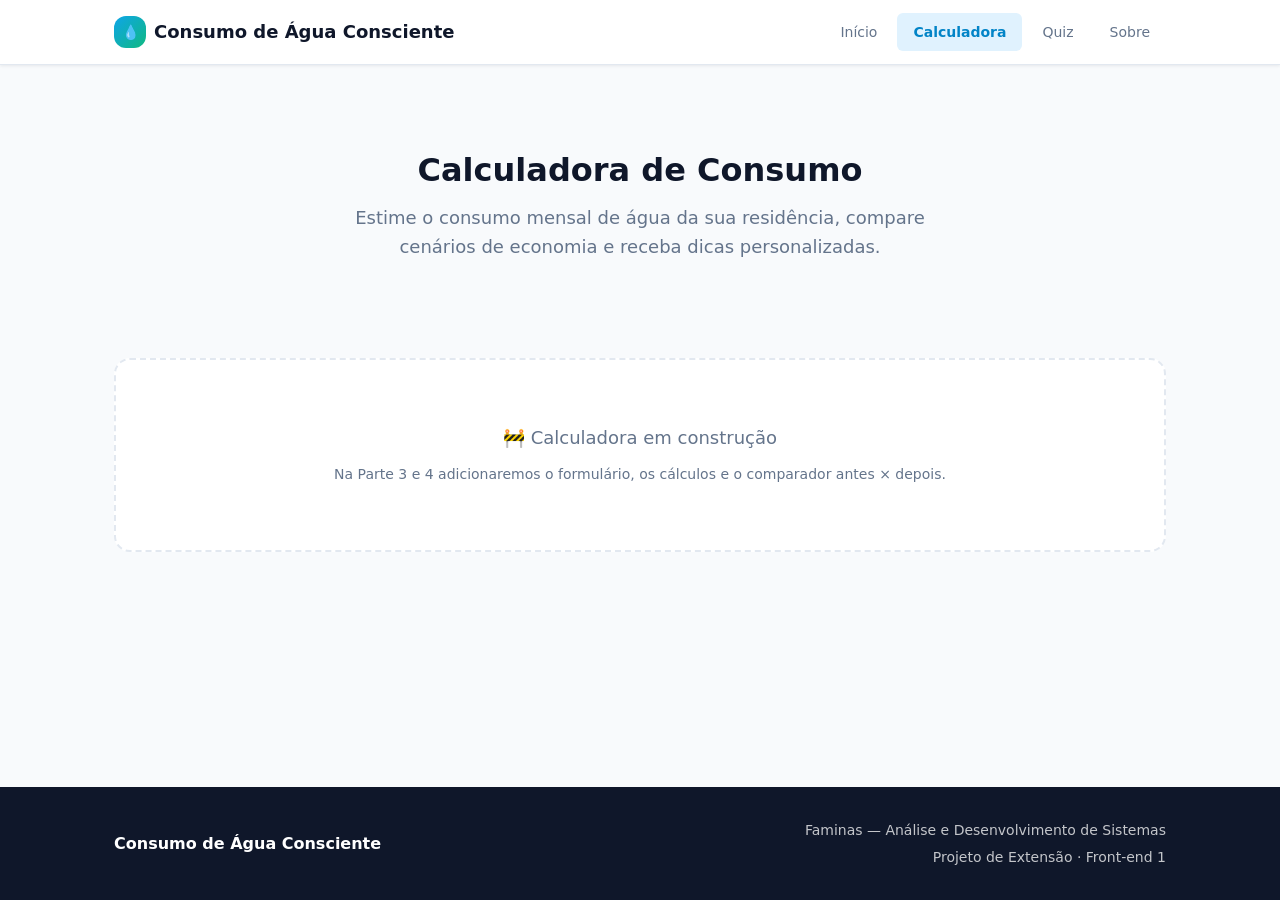
==== calculadora.html @ c80ac8b9 "Início do projeto Consumo de Água Consciente Primeira entrega com as páginas principais, identidade " ====
<!DOCTYPE html>
<html lang="pt-BR">
<head>
  <meta charset="UTF-8">
  <meta name="viewport" content="width=device-width, initial-scale=1.0">
  <meta name="description" content="Calculadora de consumo mensal de água — simule hábitos e veja sua economia.">
  <title>Calculadora | Consumo de Água Consciente</title>
  <link rel="stylesheet" href="css/variables.css">
  <link rel="stylesheet" href="css/layout.css">
</head>
<body>

  <header class="site-header">
    <div class="header-inner">
      <a href="index.html" class="site-logo" aria-label="Página inicial">
        <span class="logo-icon" aria-hidden="true">💧</span>
        <span>Consumo de Água Consciente</span>
      </a>

      <button class="nav-toggle" type="button" aria-label="Abrir menu de navegação" aria-expanded="false" aria-controls="menu-principal">
        <span class="nav-toggle-bar"></span>
        <span class="nav-toggle-bar"></span>
        <span class="nav-toggle-bar"></span>
      </button>

      <nav class="site-nav" id="menu-principal" aria-label="Navegação principal">
        <ul class="nav-list">
          <li><a href="index.html" class="nav-link">Início</a></li>
          <li><a href="calculadora.html" class="nav-link nav-link--active">Calculadora</a></li>
          <li><a href="quiz.html" class="nav-link">Quiz</a></li>
          <li><a href="sobre.html" class="nav-link">Sobre</a></li>
        </ul>
      </nav>
    </div>
  </header>

  <main class="site-main">
    <div class="container">

      <header class="page-header">
        <h1 class="page-title">Calculadora de Consumo</h1>
        <p class="page-description">
          Estime o consumo mensal de água da sua residência, compare cenários
          de economia e receba dicas personalizadas.
        </p>
      </header>

      <section class="section" aria-labelledby="calc-titulo">
        <h2 id="calc-titulo" class="visually-hidden">Formulário da calculadora</h2>
        <div class="placeholder-box">
          <p>🚧 Calculadora em construção</p>
          <small>Na Parte 3 e 4 adicionaremos o formulário, os cálculos e o comparador antes × depois.</small>
        </div>
      </section>

    </div>
  </main>

  <footer class="site-footer">
    <div class="footer-inner">
      <p class="footer-brand">Consumo de Água Consciente</p>
      <div class="footer-info">
        <p>Faminas — Análise e Desenvolvimento de Sistemas</p>
        <p>Projeto de Extensão · Front-end 1</p>
      </div>
    </div>
  </footer>

  <script src="js/main.js"></script>
</body>
</html>
---- css/variables.css ----
:root {
  /* Paleta — tons modernos de água e sustentabilidade */
  --color-primary: #0ea5e9;
  --color-primary-dark: #0284c7;
  --color-primary-light: #e0f2fe;
  --color-secondary: #10b981;
  --color-secondary-dark: #059669;

  --color-bg: #f8fafc;
  --color-bg-card: #ffffff;
  --color-surface: #f1f5f9;

  --color-text: #0f172a;
  --color-text-muted: #64748b;
  --color-text-inverse: #ffffff;

  --color-border: #e2e8f0;
  --color-shadow: rgba(15, 23, 42, 0.08);

  /* Tipografia */
  --font-family: "Segoe UI", system-ui, -apple-system, sans-serif;
  --font-size-sm: 0.875rem;
  --font-size-base: 1rem;
  --font-size-lg: 1.125rem;
  --font-size-xl: 1.25rem;
  --font-size-2xl: 1.5rem;
  --font-size-3xl: 2rem;
  --font-size-4xl: 2.5rem;

  --line-height: 1.6;
  --font-weight-normal: 400;
  --font-weight-medium: 500;
  --font-weight-semibold: 600;
  --font-weight-bold: 700;

  /* Espaçamento */
  --space-xs: 0.25rem;
  --space-sm: 0.5rem;
  --space-md: 1rem;
  --space-lg: 1.5rem;
  --space-xl: 2rem;
  --space-2xl: 3rem;
  --space-3xl: 4rem;

  /* Layout */
  --max-width: 1100px;
  --header-height: 4rem;
  --radius-sm: 0.375rem;
  --radius-md: 0.75rem;
  --radius-lg: 1rem;
  --radius-full: 9999px;

  /* Transições */
  --transition: 0.2s ease;
}
---- css/layout.css ----
/* Reset leve */
*,
*::before,
*::after {
  box-sizing: border-box;
  margin: 0;
  padding: 0;
}

html {
  scroll-behavior: smooth;
}

body {
  font-family: var(--font-family);
  font-size: var(--font-size-base);
  line-height: var(--line-height);
  color: var(--color-text);
  background-color: var(--color-bg);
  min-height: 100vh;
  display: flex;
  flex-direction: column;
}

img {
  max-width: 100%;
  height: auto;
  display: block;
}

a {
  color: var(--color-primary-dark);
  text-decoration: none;
  transition: color var(--transition);
}

a:hover {
  color: var(--color-primary);
}

ul {
  list-style: none;
}

.visually-hidden {
  position: absolute;
  width: 1px;
  height: 1px;
  padding: 0;
  margin: -1px;
  overflow: hidden;
  clip: rect(0, 0, 0, 0);
  white-space: nowrap;
  border: 0;
}

/* ========== Header ========== */
.site-header {
  position: sticky;
  top: 0;
  z-index: 100;
  background-color: var(--color-bg-card);
  border-bottom: 1px solid var(--color-border);
  box-shadow: 0 1px 3px var(--color-shadow);
}

.header-inner {
  max-width: var(--max-width);
  margin: 0 auto;
  padding: 0 var(--space-lg);
  height: var(--header-height);
  display: flex;
  align-items: center;
  justify-content: space-between;
  gap: var(--space-lg);
}

.site-logo {
  display: flex;
  align-items: center;
  gap: var(--space-sm);
  font-size: var(--font-size-lg);
  font-weight: var(--font-weight-bold);
  color: var(--color-text);
  white-space: nowrap;
}

.site-logo:hover {
  color: var(--color-primary-dark);
}

.logo-icon {
  width: 2rem;
  height: 2rem;
  background: linear-gradient(135deg, var(--color-primary), var(--color-secondary));
  border-radius: var(--radius-md);
  display: flex;
  align-items: center;
  justify-content: center;
  color: var(--color-text-inverse);
  font-size: var(--font-size-sm);
  font-weight: var(--font-weight-bold);
  flex-shrink: 0;
}

/* ========== Navegação ========== */
.nav-toggle {
  display: none;
  flex-direction: column;
  justify-content: center;
  gap: 5px;
  width: 2.5rem;
  height: 2.5rem;
  padding: var(--space-sm);
  background: none;
  border: 1px solid var(--color-border);
  border-radius: var(--radius-sm);
  cursor: pointer;
}

.nav-toggle-bar {
  display: block;
  width: 100%;
  height: 2px;
  background-color: var(--color-text);
  border-radius: var(--radius-full);
  transition: transform var(--transition), opacity var(--transition);
}

.nav-toggle[aria-expanded="true"] .nav-toggle-bar:nth-child(1) {
  transform: translateY(7px) rotate(45deg);
}

.nav-toggle[aria-expanded="true"] .nav-toggle-bar:nth-child(2) {
  opacity: 0;
}

.nav-toggle[aria-expanded="true"] .nav-toggle-bar:nth-child(3) {
  transform: translateY(-7px) rotate(-45deg);
}

.site-nav {
  display: flex;
  align-items: center;
}

.nav-list {
  display: flex;
  align-items: center;
  gap: var(--space-xs);
}

.nav-link {
  display: block;
  padding: var(--space-sm) var(--space-md);
  font-size: var(--font-size-sm);
  font-weight: var(--font-weight-medium);
  color: var(--color-text-muted);
  border-radius: var(--radius-sm);
  transition: background-color var(--transition), color var(--transition);
}

.nav-link:hover {
  color: var(--color-primary-dark);
  background-color: var(--color-primary-light);
}

.nav-link--active {
  color: var(--color-primary-dark);
  background-color: var(--color-primary-light);
  font-weight: var(--font-weight-semibold);
}

/* ========== Main ========== */
.site-main {
  flex: 1;
  width: 100%;
}

.container {
  max-width: var(--max-width);
  margin: 0 auto;
  padding: var(--space-2xl) var(--space-lg);
}

/* ========== Hero ========== */
.hero {
  display: grid;
  grid-template-columns: 1fr 1fr;
  gap: var(--space-2xl);
  align-items: center;
  padding: var(--space-2xl) 0;
}

.hero-content {
  display: flex;
  flex-direction: column;
  gap: var(--space-lg);
}

.hero-badge {
  display: inline-block;
  width: fit-content;
  padding: var(--space-xs) var(--space-md);
  font-size: var(--font-size-sm);
  font-weight: var(--font-weight-medium);
  color: var(--color-secondary-dark);
  background-color: #d1fae5;
  border-radius: var(--radius-full);
}

.hero-title {
  font-size: var(--font-size-4xl);
  font-weight: var(--font-weight-bold);
  line-height: 1.2;
  color: var(--color-text);
}

.hero-title span {
  color: var(--color-primary);
}

.hero-description {
  font-size: var(--font-size-lg);
  color: var(--color-text-muted);
  max-width: 32rem;
}

.hero-actions {
  display: flex;
  flex-wrap: wrap;
  gap: var(--space-md);
}

.hero-visual {
  display: flex;
  align-items: center;
  justify-content: center;
}

.hero-card {
  width: 100%;
  max-width: 22rem;
  padding: var(--space-2xl);
  background: linear-gradient(145deg, var(--color-primary), var(--color-secondary));
  border-radius: var(--radius-lg);
  color: var(--color-text-inverse);
  text-align: center;
  box-shadow: 0 20px 40px rgba(14, 165, 233, 0.25);
}

.hero-card-icon {
  font-size: 3.5rem;
  margin-bottom: var(--space-md);
}

.hero-card-value {
  font-size: var(--font-size-3xl);
  font-weight: var(--font-weight-bold);
  margin-bottom: var(--space-xs);
}

.hero-card-label {
  font-size: var(--font-size-sm);
  opacity: 0.9;
}

/* ========== Seções genéricas ========== */
.section {
  padding: var(--space-2xl) 0;
}

.section-header {
  text-align: center;
  margin-bottom: var(--space-2xl);
}

.section-title {
  font-size: var(--font-size-2xl);
  font-weight: var(--font-weight-bold);
  color: var(--color-text);
  margin-bottom: var(--space-sm);
}

.section-subtitle {
  font-size: var(--font-size-lg);
  color: var(--color-text-muted);
  max-width: 36rem;
  margin: 0 auto;
}

/* ========== Cards em grid ========== */
.card-grid {
  display: grid;
  grid-template-columns: repeat(3, 1fr);
  gap: var(--space-lg);
}

.card {
  background-color: var(--color-bg-card);
  border: 1px solid var(--color-border);
  border-radius: var(--radius-lg);
  padding: var(--space-xl);
  display: flex;
  flex-direction: column;
  gap: var(--space-md);
  transition: box-shadow var(--transition), transform var(--transition);
}

.card:hover {
  box-shadow: 0 8px 24px var(--color-shadow);
  transform: translateY(-2px);
}

.card-icon {
  width: 3rem;
  height: 3rem;
  display: flex;
  align-items: center;
  justify-content: center;
  background-color: var(--color-primary-light);
  color: var(--color-primary-dark);
  border-radius: var(--radius-md);
  font-size: var(--font-size-xl);
}

.card-title {
  font-size: var(--font-size-lg);
  font-weight: var(--font-weight-semibold);
  color: var(--color-text);
}

.card-text {
  font-size: var(--font-size-sm);
  color: var(--color-text-muted);
  flex: 1;
}

/* ========== Botões ========== */
.btn {
  display: inline-flex;
  align-items: center;
  justify-content: center;
  gap: var(--space-sm);
  padding: var(--space-sm) var(--space-lg);
  font-family: var(--font-family);
  font-size: var(--font-size-base);
  font-weight: var(--font-weight-semibold);
  border: none;
  border-radius: var(--radius-md);
  cursor: pointer;
  transition: background-color var(--transition), transform var(--transition), box-shadow var(--transition);
  text-decoration: none;
}

.btn:hover {
  transform: translateY(-1px);
}

.btn--primary {
  background-color: var(--color-primary);
  color: var(--color-text-inverse);
  box-shadow: 0 4px 12px rgba(14, 165, 233, 0.3);
}

.btn--primary:hover {
  background-color: var(--color-primary-dark);
  color: var(--color-text-inverse);
}

.btn--secondary {
  background-color: var(--color-bg-card);
  color: var(--color-primary-dark);
  border: 2px solid var(--color-primary);
}

.btn--secondary:hover {
  background-color: var(--color-primary-light);
  color: var(--color-primary-dark);
}

/* ========== Página placeholder ========== */
.page-header {
  text-align: center;
  padding: var(--space-xl) 0 var(--space-2xl);
}

.page-title {
  font-size: var(--font-size-3xl);
  font-weight: var(--font-weight-bold);
  color: var(--color-text);
  margin-bottom: var(--space-sm);
}

.page-description {
  font-size: var(--font-size-lg);
  color: var(--color-text-muted);
  max-width: 36rem;
  margin: 0 auto;
}

.placeholder-box {
  background-color: var(--color-bg-card);
  border: 2px dashed var(--color-border);
  border-radius: var(--radius-lg);
  padding: var(--space-3xl) var(--space-xl);
  text-align: center;
  color: var(--color-text-muted);
}

.placeholder-box p {
  font-size: var(--font-size-lg);
  margin-bottom: var(--space-sm);
}

.placeholder-box small {
  font-size: var(--font-size-sm);
  color: var(--color-text-muted);
}

/* ========== Página Sobre ========== */
.about-grid {
  display: grid;
  grid-template-columns: 1fr 1fr;
  gap: var(--space-2xl);
  align-items: start;
}

.about-card {
  background-color: var(--color-bg-card);
  border: 1px solid var(--color-border);
  border-radius: var(--radius-lg);
  padding: var(--space-xl);
}

.about-card h2 {
  font-size: var(--font-size-xl);
  font-weight: var(--font-weight-semibold);
  margin-bottom: var(--space-md);
  color: var(--color-text);
}

.about-card p {
  color: var(--color-text-muted);
  margin-bottom: var(--space-md);
}

.about-card p:last-child {
  margin-bottom: 0;
}

.info-list {
  display: flex;
  flex-direction: column;
  gap: var(--space-md);
}

.info-item {
  display: flex;
  flex-direction: column;
  gap: var(--space-xs);
  padding: var(--space-md);
  background-color: var(--color-surface);
  border-radius: var(--radius-md);
}

.info-label {
  font-size: var(--font-size-sm);
  font-weight: var(--font-weight-semibold);
  color: var(--color-primary-dark);
  text-transform: uppercase;
  letter-spacing: 0.05em;
}

.info-value {
  font-size: var(--font-size-base);
  color: var(--color-text);
}

/* ========== Footer ========== */
.site-footer {
  background-color: var(--color-text);
  color: var(--color-text-inverse);
  margin-top: auto;
}

.footer-inner {
  max-width: var(--max-width);
  margin: 0 auto;
  padding: var(--space-xl) var(--space-lg);
  display: flex;
  flex-wrap: wrap;
  align-items: center;
  justify-content: space-between;
  gap: var(--space-md);
}

.footer-brand {
  font-weight: var(--font-weight-semibold);
  font-size: var(--font-size-base);
}

.footer-info {
  font-size: var(--font-size-sm);
  opacity: 0.75;
  text-align: right;
}

.footer-info p {
  margin-bottom: var(--space-xs);
}

.footer-info p:last-child {
  margin-bottom: 0;
}

/* ========== Responsivo ========== */
@media (max-width: 768px) {
  .nav-toggle {
    display: flex;
  }

  .site-nav {
    position: absolute;
    top: var(--header-height);
    left: 0;
    right: 0;
    background-color: var(--color-bg-card);
    border-bottom: 1px solid var(--color-border);
    box-shadow: 0 4px 12px var(--color-shadow);
    display: none;
  }

  .site-nav.is-open {
    display: block;
  }

  .nav-list {
    flex-direction: column;
    align-items: stretch;
    padding: var(--space-md);
    gap: var(--space-xs);
  }

  .nav-link {
    padding: var(--space-md);
  }

  .hero {
    grid-template-columns: 1fr;
    text-align: center;
  }

  .hero-content {
    align-items: center;
  }

  .hero-description {
    max-width: none;
  }

  .hero-title {
    font-size: var(--font-size-3xl);
  }

  .hero-visual {
    order: -1;
  }

  .card-grid {
    grid-template-columns: 1fr;
  }

  .about-grid {
    grid-template-columns: 1fr;
  }

  .footer-inner {
    flex-direction: column;
    text-align: center;
  }

  .footer-info {
    text-align: center;
  }
}
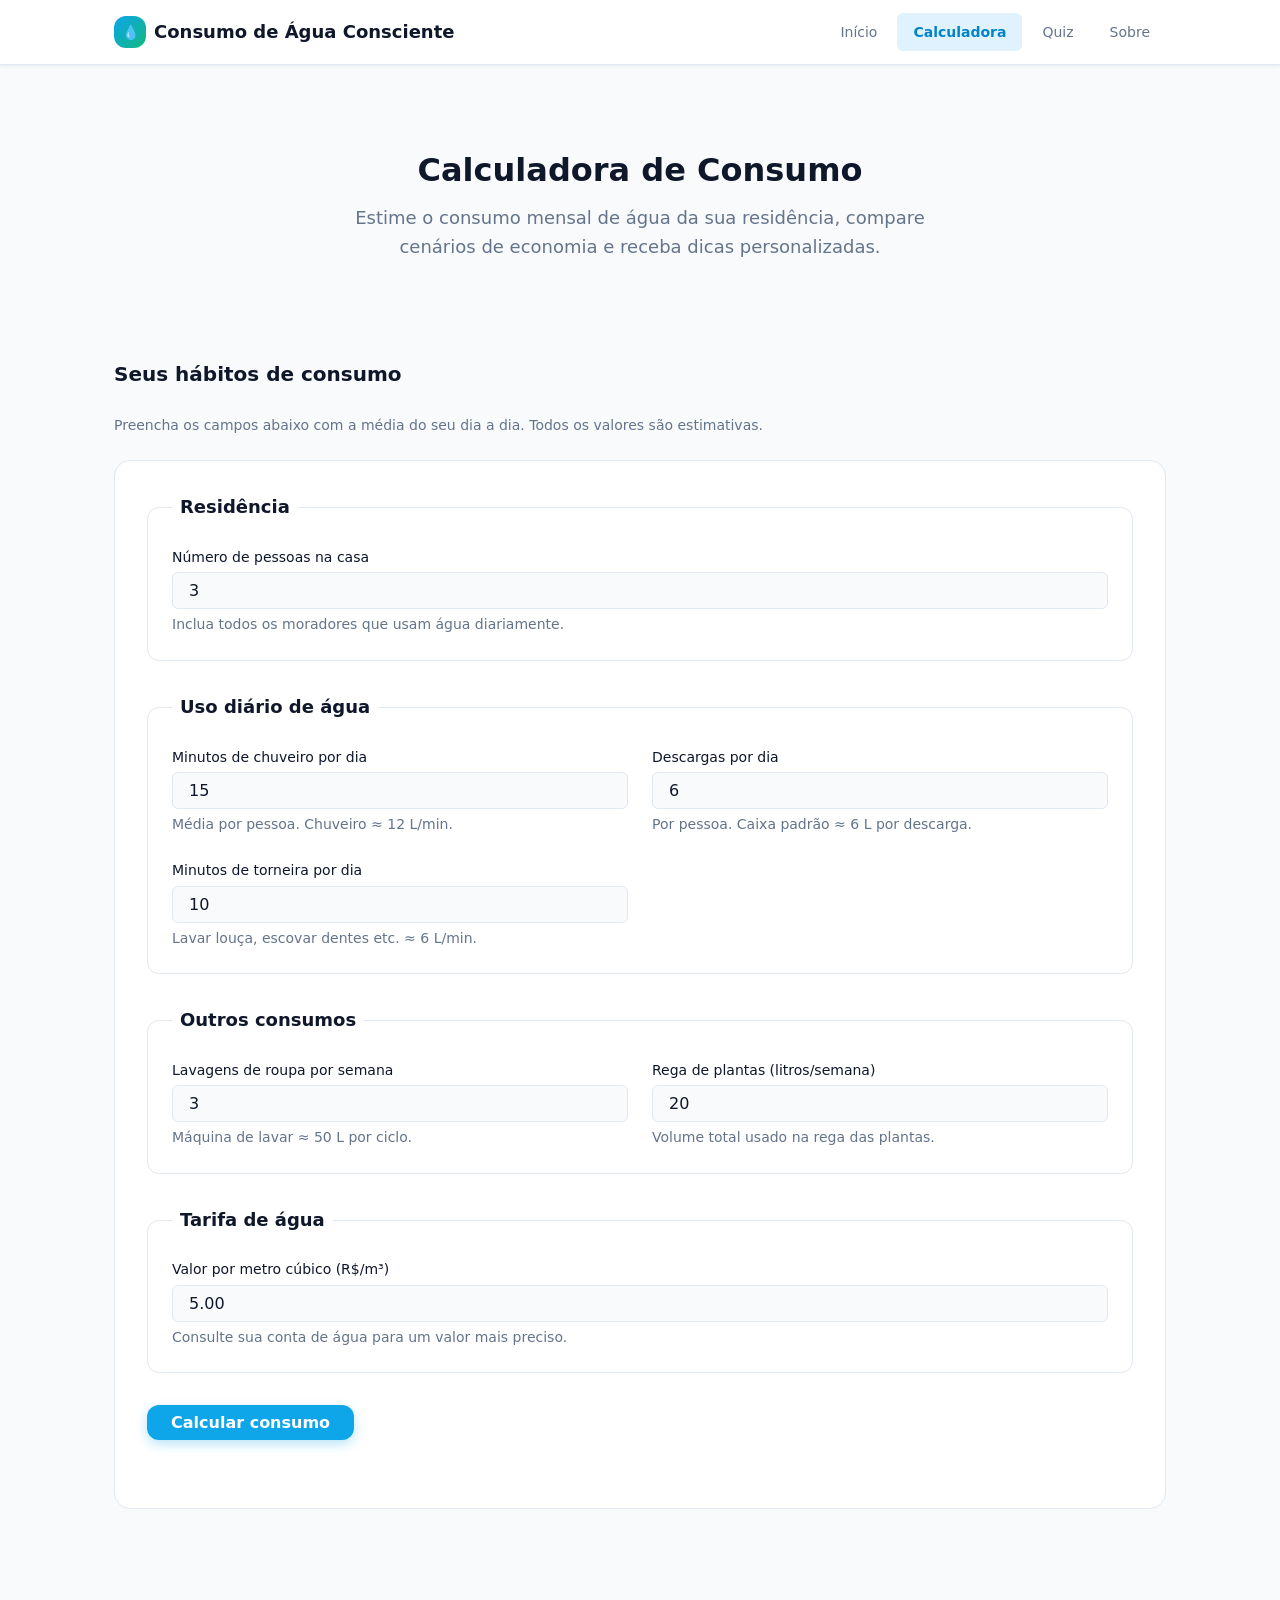
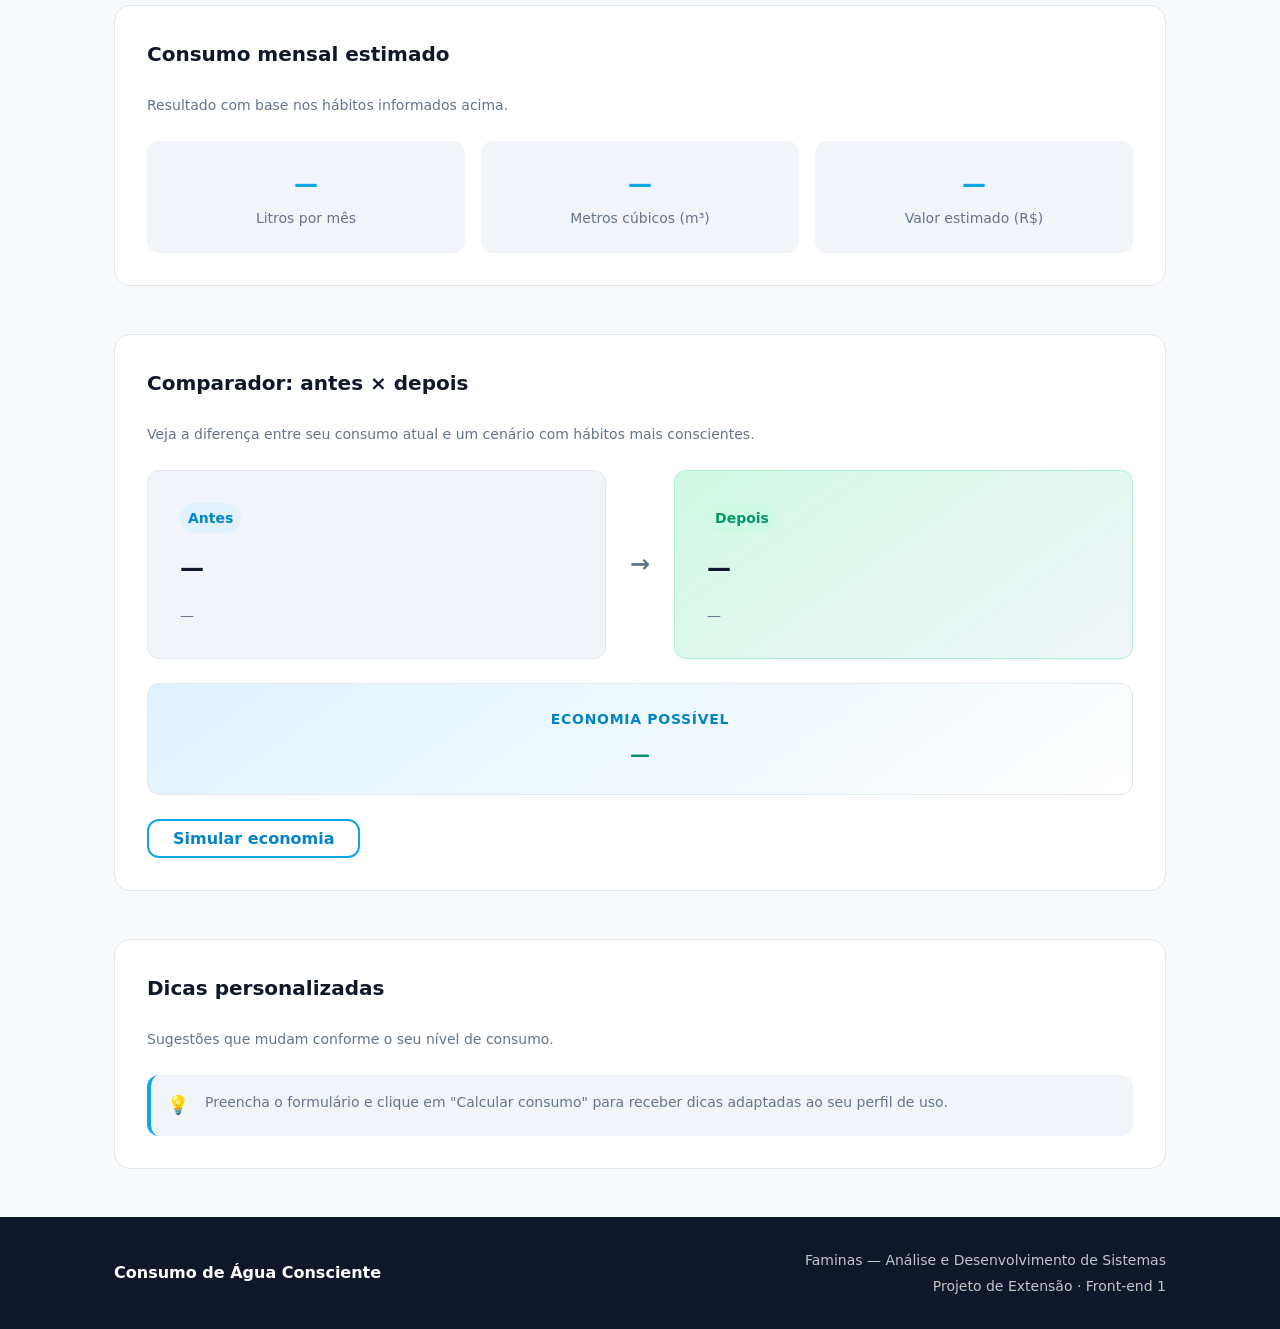
==== commit 79ca27ec: "Calculadora de consumo de água com formulário e cálculos Formulário semântico, estilos da calculador" ====
--- a/calculadora.html
+++ b/calculadora.html
@@ -7,6 +7,7 @@
   <title>Calculadora | Consumo de Água Consciente</title>
   <link rel="stylesheet" href="css/variables.css">
   <link rel="stylesheet" href="css/layout.css">
+  <link rel="stylesheet" href="css/calculadora.css">
 </head>
 <body>
 
@@ -45,13 +46,226 @@
         </p>
       </header>
 
-      <section class="section" aria-labelledby="calc-titulo">
-        <h2 id="calc-titulo" class="visually-hidden">Formulário da calculadora</h2>
-        <div class="placeholder-box">
-          <p>🚧 Calculadora em construção</p>
-          <small>Na Parte 3 e 4 adicionaremos o formulário, os cálculos e o comparador antes × depois.</small>
-        </div>
-      </section>
+      <div class="calc-layout">
+
+        <section class="section" aria-labelledby="formulario-titulo">
+          <h2 id="formulario-titulo" class="calc-panel-title">Seus hábitos de consumo</h2>
+          <p class="calc-panel-subtitle">
+            Preencha os campos abaixo com a média do seu dia a dia. Todos os valores são estimativas.
+          </p>
+
+          <form id="form-calculadora" class="calc-form" novalidate>
+
+            <fieldset class="calc-fieldset">
+              <legend class="calc-legend">Residência</legend>
+              <div class="form-grid">
+                <div class="form-group form-input--full">
+                  <label class="form-label" for="pessoas">Número de pessoas na casa</label>
+                  <input
+                    class="form-input"
+                    type="number"
+                    id="pessoas"
+                    name="pessoas"
+                    min="1"
+                    max="20"
+                    value="3"
+                    required
+                  >
+                  <span class="form-hint">Inclua todos os moradores que usam água diariamente.</span>
+                </div>
+              </div>
+            </fieldset>
+
+            <fieldset class="calc-fieldset">
+              <legend class="calc-legend">Uso diário de água</legend>
+              <div class="form-grid">
+                <div class="form-group">
+                  <label class="form-label" for="chuveiro">Minutos de chuveiro por dia</label>
+                  <input
+                    class="form-input"
+                    type="number"
+                    id="chuveiro"
+                    name="chuveiro"
+                    min="0"
+                    max="120"
+                    value="15"
+                    required
+                  >
+                  <span class="form-hint">Média por pessoa. Chuveiro ≈ 12 L/min.</span>
+                </div>
+
+                <div class="form-group">
+                  <label class="form-label" for="descarga">Descargas por dia</label>
+                  <input
+                    class="form-input"
+                    type="number"
+                    id="descarga"
+                    name="descarga"
+                    min="0"
+                    max="50"
+                    value="6"
+                    required
+                  >
+                  <span class="form-hint">Por pessoa. Caixa padrão ≈ 6 L por descarga.</span>
+                </div>
+
+                <div class="form-group">
+                  <label class="form-label" for="torneira">Minutos de torneira por dia</label>
+                  <input
+                    class="form-input"
+                    type="number"
+                    id="torneira"
+                    name="torneira"
+                    min="0"
+                    max="120"
+                    value="10"
+                    required
+                  >
+                  <span class="form-hint">Lavar louça, escovar dentes etc. ≈ 6 L/min.</span>
+                </div>
+              </div>
+            </fieldset>
+
+            <fieldset class="calc-fieldset">
+              <legend class="calc-legend">Outros consumos</legend>
+              <div class="form-grid">
+                <div class="form-group">
+                  <label class="form-label" for="roupa">Lavagens de roupa por semana</label>
+                  <input
+                    class="form-input"
+                    type="number"
+                    id="roupa"
+                    name="roupa"
+                    min="0"
+                    max="30"
+                    value="3"
+                    required
+                  >
+                  <span class="form-hint">Máquina de lavar ≈ 50 L por ciclo.</span>
+                </div>
+
+                <div class="form-group">
+                  <label class="form-label" for="rega">Rega de plantas (litros/semana)</label>
+                  <input
+                    class="form-input"
+                    type="number"
+                    id="rega"
+                    name="rega"
+                    min="0"
+                    max="500"
+                    value="20"
+                    required
+                  >
+                  <span class="form-hint">Volume total usado na rega das plantas.</span>
+                </div>
+              </div>
+            </fieldset>
+
+            <fieldset class="calc-fieldset">
+              <legend class="calc-legend">Tarifa de água</legend>
+              <div class="form-grid">
+                <div class="form-group form-input--full">
+                  <label class="form-label" for="tarifa">Valor por metro cúbico (R$/m³)</label>
+                  <input
+                    class="form-input"
+                    type="number"
+                    id="tarifa"
+                    name="tarifa"
+                    min="0"
+                    max="50"
+                    step="0.01"
+                    value="5.00"
+                    required
+                  >
+                  <span class="form-hint">Consulte sua conta de água para um valor mais preciso.</span>
+                </div>
+              </div>
+            </fieldset>
+
+            <div class="calc-actions">
+              <button type="button" class="btn btn--primary" id="btn-calcular">
+                Calcular consumo
+              </button>
+              <p id="form-mensagem" class="form-message" role="alert" aria-live="polite"></p>
+            </div>
+
+          </form>
+        </section>
+
+        <section class="calc-panel" aria-labelledby="resultado-titulo">
+          <h2 id="resultado-titulo" class="calc-panel-title">Consumo mensal estimado</h2>
+          <p class="calc-panel-subtitle">Resultado com base nos hábitos informados acima.</p>
+
+          <div class="results-grid">
+            <article class="result-item">
+              <p class="result-value" id="total-litros">—</p>
+              <p class="result-label">Litros por mês</p>
+            </article>
+
+            <article class="result-item">
+              <p class="result-value" id="total-m3">—</p>
+              <p class="result-label">Metros cúbicos (m³)</p>
+            </article>
+
+            <article class="result-item">
+              <p class="result-value" id="total-reais">—</p>
+              <p class="result-label">Valor estimado (R$)</p>
+            </article>
+          </div>
+        </section>
+
+        <section class="calc-panel" aria-labelledby="comparador-titulo">
+          <h2 id="comparador-titulo" class="calc-panel-title">Comparador: antes × depois</h2>
+          <p class="calc-panel-subtitle">
+            Veja a diferença entre seu consumo atual e um cenário com hábitos mais conscientes.
+          </p>
+
+          <div class="compare-grid">
+            <article class="compare-card">
+              <span class="compare-tag">Antes</span>
+              <p class="compare-value" id="antes-litros">—</p>
+              <p class="compare-detail" id="antes-reais">—</p>
+            </article>
+
+            <span class="compare-divider" aria-hidden="true">→</span>
+
+            <article class="compare-card compare-card--depois">
+              <span class="compare-tag">Depois</span>
+              <p class="compare-value" id="depois-litros">—</p>
+              <p class="compare-detail" id="depois-reais">—</p>
+            </article>
+          </div>
+
+          <div class="savings-box">
+            <p class="savings-title">Economia possível</p>
+            <p class="savings-value" id="economia-total">—</p>
+          </div>
+
+          <div class="compare-actions">
+            <button type="button" class="btn btn--secondary" id="btn-simular">
+              Simular economia
+            </button>
+          </div>
+        </section>
+
+        <section class="calc-panel" aria-labelledby="dicas-titulo">
+          <h2 id="dicas-titulo" class="calc-panel-title">Dicas personalizadas</h2>
+          <p class="calc-panel-subtitle">
+            Sugestões que mudam conforme o seu nível de consumo.
+          </p>
+
+          <ul class="tips-list" id="lista-dicas">
+            <li class="tip-item">
+              <span class="tip-icon" aria-hidden="true">💡</span>
+              <p class="tip-text">
+                Preencha o formulário e clique em "Calcular consumo" para receber dicas
+                adaptadas ao seu perfil de uso.
+              </p>
+            </li>
+          </ul>
+        </section>
+
+      </div>
 
     </div>
   </main>
@@ -67,5 +281,6 @@
   </footer>
 
   <script src="js/main.js"></script>
+  <script src="js/calculadora.js"></script>
 </body>
 </html>
--- a/css/layout.css
+++ b/css/layout.css
@@ -477,6 +477,214 @@
   color: var(--color-text);
 }
 
+/* ========== Seções alternadas ========== */
+.section--alt {
+  background-color: var(--color-surface);
+  margin: 0 calc(-1 * var(--space-lg));
+  padding-left: var(--space-lg);
+  padding-right: var(--space-lg);
+  border-radius: var(--radius-lg);
+}
+
+/* ========== Curiosidades (facts) ========== */
+.facts-grid {
+  display: grid;
+  grid-template-columns: repeat(2, 1fr);
+  gap: var(--space-lg);
+}
+
+.fact-card {
+  background-color: var(--color-bg-card);
+  border: 1px solid var(--color-border);
+  border-radius: var(--radius-lg);
+  padding: var(--space-xl);
+  display: flex;
+  flex-direction: column;
+  gap: var(--space-sm);
+}
+
+.fact-value {
+  font-size: var(--font-size-2xl);
+  font-weight: var(--font-weight-bold);
+  color: var(--color-primary);
+}
+
+.fact-title {
+  font-size: var(--font-size-lg);
+  font-weight: var(--font-weight-semibold);
+  color: var(--color-text);
+}
+
+.fact-text {
+  font-size: var(--font-size-sm);
+  color: var(--color-text-muted);
+  line-height: var(--line-height);
+}
+
+/* ========== Como funciona (steps) ========== */
+.steps-list {
+  display: flex;
+  flex-direction: column;
+  gap: var(--space-md);
+  max-width: 40rem;
+  margin: 0 auto;
+  list-style: none;
+}
+
+.step-item {
+  display: flex;
+  align-items: flex-start;
+  gap: var(--space-lg);
+  padding: var(--space-lg);
+  background-color: var(--color-bg-card);
+  border: 1px solid var(--color-border);
+  border-radius: var(--radius-lg);
+}
+
+.step-number {
+  flex-shrink: 0;
+  width: 2.5rem;
+  height: 2.5rem;
+  display: flex;
+  align-items: center;
+  justify-content: center;
+  background: linear-gradient(135deg, var(--color-primary), var(--color-secondary));
+  color: var(--color-text-inverse);
+  font-weight: var(--font-weight-bold);
+  border-radius: var(--radius-full);
+}
+
+.step-content {
+  display: flex;
+  flex-direction: column;
+  gap: var(--space-xs);
+}
+
+.step-title {
+  font-size: var(--font-size-lg);
+  font-weight: var(--font-weight-semibold);
+  color: var(--color-text);
+}
+
+.step-text {
+  font-size: var(--font-size-sm);
+  color: var(--color-text-muted);
+}
+
+.steps-cta {
+  text-align: center;
+  margin-top: var(--space-2xl);
+}
+
+/* ========== Impacto ========== */
+.section--impact {
+  padding-bottom: var(--space-3xl);
+}
+
+.impact-grid {
+  display: grid;
+  grid-template-columns: 1fr 1fr;
+  gap: var(--space-lg);
+}
+
+.impact-card {
+  background: linear-gradient(145deg, var(--color-primary-light), var(--color-bg-card));
+  border: 1px solid var(--color-border);
+  border-radius: var(--radius-lg);
+  padding: var(--space-2xl);
+  display: flex;
+  flex-direction: column;
+  gap: var(--space-md);
+}
+
+.impact-icon {
+  font-size: var(--font-size-3xl);
+}
+
+.impact-title {
+  font-size: var(--font-size-xl);
+  font-weight: var(--font-weight-semibold);
+  color: var(--color-text);
+}
+
+.impact-text {
+  font-size: var(--font-size-base);
+  color: var(--color-text-muted);
+  line-height: var(--line-height);
+}
+
+/* ========== Objetivos (Sobre) ========== */
+.objectives-list {
+  display: flex;
+  flex-direction: column;
+  gap: var(--space-md);
+  max-width: 40rem;
+  margin: 0 auto;
+}
+
+.objective-item {
+  display: flex;
+  align-items: flex-start;
+  gap: var(--space-md);
+  padding: var(--space-lg);
+  background-color: var(--color-bg-card);
+  border: 1px solid var(--color-border);
+  border-radius: var(--radius-md);
+}
+
+.objective-marker {
+  flex-shrink: 0;
+  width: 1.75rem;
+  height: 1.75rem;
+  display: flex;
+  align-items: center;
+  justify-content: center;
+  background-color: #d1fae5;
+  color: var(--color-secondary-dark);
+  font-weight: var(--font-weight-bold);
+  border-radius: var(--radius-full);
+  font-size: var(--font-size-sm);
+}
+
+.objective-item p {
+  color: var(--color-text-muted);
+  font-size: var(--font-size-base);
+}
+
+/* ========== Autor (Sobre) ========== */
+.author-card {
+  max-width: 40rem;
+  margin: 0 auto;
+  background-color: var(--color-bg-card);
+  border: 1px solid var(--color-border);
+  border-radius: var(--radius-lg);
+  padding: var(--space-2xl);
+  text-align: center;
+}
+
+.author-card h2 {
+  font-size: var(--font-size-xl);
+  font-weight: var(--font-weight-semibold);
+  margin-bottom: var(--space-md);
+  color: var(--color-text);
+}
+
+.author-card p {
+  color: var(--color-text-muted);
+  margin-bottom: var(--space-md);
+}
+
+.author-card p:last-child {
+  margin-bottom: 0;
+}
+
+.author-name {
+  margin-top: var(--space-lg);
+  padding-top: var(--space-lg);
+  border-top: 1px solid var(--color-border);
+  color: var(--color-text);
+}
+
 /* ========== Footer ========== */
 .site-footer {
   background-color: var(--color-text);
@@ -575,6 +783,19 @@
     grid-template-columns: 1fr;
   }
 
+  .facts-grid {
+    grid-template-columns: 1fr;
+  }
+
+  .impact-grid {
+    grid-template-columns: 1fr;
+  }
+
+  .section--alt {
+    margin: 0;
+    border-radius: 0;
+  }
+
   .footer-inner {
     flex-direction: column;
     text-align: center;
--- a/css/calculadora.css
+++ b/css/calculadora.css
@@ -0,0 +1,281 @@
+/* ========== Layout da calculadora ========== */
+.calc-layout {
+  display: flex;
+  flex-direction: column;
+  gap: var(--space-2xl);
+}
+
+/* ========== Formulário ========== */
+.calc-form {
+  background-color: var(--color-bg-card);
+  border: 1px solid var(--color-border);
+  border-radius: var(--radius-lg);
+  padding: var(--space-xl);
+  display: flex;
+  flex-direction: column;
+  gap: var(--space-xl);
+}
+
+.calc-fieldset {
+  border: 1px solid var(--color-border);
+  border-radius: var(--radius-md);
+  padding: var(--space-lg);
+  display: flex;
+  flex-direction: column;
+  gap: var(--space-lg);
+}
+
+.calc-legend {
+  font-size: var(--font-size-lg);
+  font-weight: var(--font-weight-semibold);
+  color: var(--color-text);
+  padding: 0 var(--space-sm);
+}
+
+.form-grid {
+  display: grid;
+  grid-template-columns: repeat(2, 1fr);
+  gap: var(--space-lg);
+}
+
+.form-group {
+  display: flex;
+  flex-direction: column;
+  gap: var(--space-xs);
+}
+
+.form-label {
+  font-size: var(--font-size-sm);
+  font-weight: var(--font-weight-medium);
+  color: var(--color-text);
+}
+
+.form-hint {
+  font-size: var(--font-size-sm);
+  color: var(--color-text-muted);
+}
+
+.form-input {
+  font-family: var(--font-family);
+  font-size: var(--font-size-base);
+  color: var(--color-text);
+  background-color: var(--color-bg);
+  border: 1px solid var(--color-border);
+  border-radius: var(--radius-sm);
+  padding: var(--space-sm) var(--space-md);
+  transition: border-color var(--transition), box-shadow var(--transition);
+}
+
+.form-input:focus {
+  outline: none;
+  border-color: var(--color-primary);
+  box-shadow: 0 0 0 3px var(--color-primary-light);
+}
+
+.form-input--full {
+  grid-column: 1 / -1;
+}
+
+.calc-actions {
+  display: flex;
+  flex-wrap: wrap;
+  gap: var(--space-md);
+  align-items: center;
+}
+
+.form-message {
+  width: 100%;
+  font-size: var(--font-size-sm);
+  color: var(--color-text-muted);
+  min-height: 1.25rem;
+}
+
+.form-message--error {
+  color: #b91c1c;
+}
+
+/* ========== Painel de resultados ========== */
+.calc-panel {
+  background-color: var(--color-bg-card);
+  border: 1px solid var(--color-border);
+  border-radius: var(--radius-lg);
+  padding: var(--space-xl);
+}
+
+.calc-panel-title {
+  font-size: var(--font-size-xl);
+  font-weight: var(--font-weight-semibold);
+  color: var(--color-text);
+  margin-bottom: var(--space-lg);
+}
+
+.calc-panel-subtitle {
+  font-size: var(--font-size-sm);
+  color: var(--color-text-muted);
+  margin-bottom: var(--space-lg);
+}
+
+.results-grid {
+  display: grid;
+  grid-template-columns: repeat(3, 1fr);
+  gap: var(--space-md);
+}
+
+.result-item {
+  background-color: var(--color-surface);
+  border-radius: var(--radius-md);
+  padding: var(--space-lg);
+  text-align: center;
+  display: flex;
+  flex-direction: column;
+  gap: var(--space-xs);
+}
+
+.result-value {
+  font-size: var(--font-size-2xl);
+  font-weight: var(--font-weight-bold);
+  color: var(--color-primary);
+}
+
+.result-label {
+  font-size: var(--font-size-sm);
+  color: var(--color-text-muted);
+}
+
+/* ========== Comparador antes × depois ========== */
+.compare-grid {
+  display: grid;
+  grid-template-columns: 1fr auto 1fr;
+  gap: var(--space-lg);
+  align-items: stretch;
+}
+
+.compare-card {
+  background-color: var(--color-surface);
+  border: 1px solid var(--color-border);
+  border-radius: var(--radius-md);
+  padding: var(--space-xl);
+  display: flex;
+  flex-direction: column;
+  gap: var(--space-md);
+}
+
+.compare-card--depois {
+  background: linear-gradient(145deg, #d1fae5, var(--color-surface));
+  border-color: #a7f3d0;
+}
+
+.compare-tag {
+  display: inline-block;
+  width: fit-content;
+  padding: var(--space-xs) var(--space-sm);
+  font-size: var(--font-size-sm);
+  font-weight: var(--font-weight-semibold);
+  border-radius: var(--radius-full);
+  background-color: var(--color-primary-light);
+  color: var(--color-primary-dark);
+}
+
+.compare-card--depois .compare-tag {
+  background-color: #d1fae5;
+  color: var(--color-secondary-dark);
+}
+
+.compare-value {
+  font-size: var(--font-size-2xl);
+  font-weight: var(--font-weight-bold);
+  color: var(--color-text);
+}
+
+.compare-detail {
+  font-size: var(--font-size-sm);
+  color: var(--color-text-muted);
+}
+
+.compare-divider {
+  display: flex;
+  align-items: center;
+  justify-content: center;
+  font-size: var(--font-size-2xl);
+  font-weight: var(--font-weight-bold);
+  color: var(--color-text-muted);
+}
+
+.savings-box {
+  margin-top: var(--space-lg);
+  padding: var(--space-lg);
+  background: linear-gradient(145deg, var(--color-primary-light), var(--color-bg-card));
+  border: 1px solid var(--color-border);
+  border-radius: var(--radius-md);
+  text-align: center;
+}
+
+.savings-title {
+  font-size: var(--font-size-sm);
+  font-weight: var(--font-weight-semibold);
+  color: var(--color-primary-dark);
+  text-transform: uppercase;
+  letter-spacing: 0.05em;
+  margin-bottom: var(--space-sm);
+}
+
+.savings-value {
+  font-size: var(--font-size-xl);
+  font-weight: var(--font-weight-bold);
+  color: var(--color-secondary-dark);
+}
+
+.compare-actions {
+  margin-top: var(--space-lg);
+}
+
+/* ========== Dicas personalizadas ========== */
+.tips-list {
+  display: flex;
+  flex-direction: column;
+  gap: var(--space-md);
+}
+
+.tip-item {
+  display: flex;
+  align-items: flex-start;
+  gap: var(--space-md);
+  padding: var(--space-md);
+  background-color: var(--color-surface);
+  border-radius: var(--radius-md);
+  border-left: 4px solid var(--color-primary);
+}
+
+.tip-icon {
+  flex-shrink: 0;
+  font-size: var(--font-size-lg);
+}
+
+.tip-text {
+  font-size: var(--font-size-sm);
+  color: var(--color-text-muted);
+  line-height: var(--line-height);
+}
+
+/* ========== Responsivo ========== */
+@media (max-width: 768px) {
+  .form-grid {
+    grid-template-columns: 1fr;
+  }
+
+  .form-input--full {
+    grid-column: auto;
+  }
+
+  .results-grid {
+    grid-template-columns: 1fr;
+  }
+
+  .compare-grid {
+    grid-template-columns: 1fr;
+  }
+
+  .compare-divider {
+    padding: var(--space-sm) 0;
+  }
+}
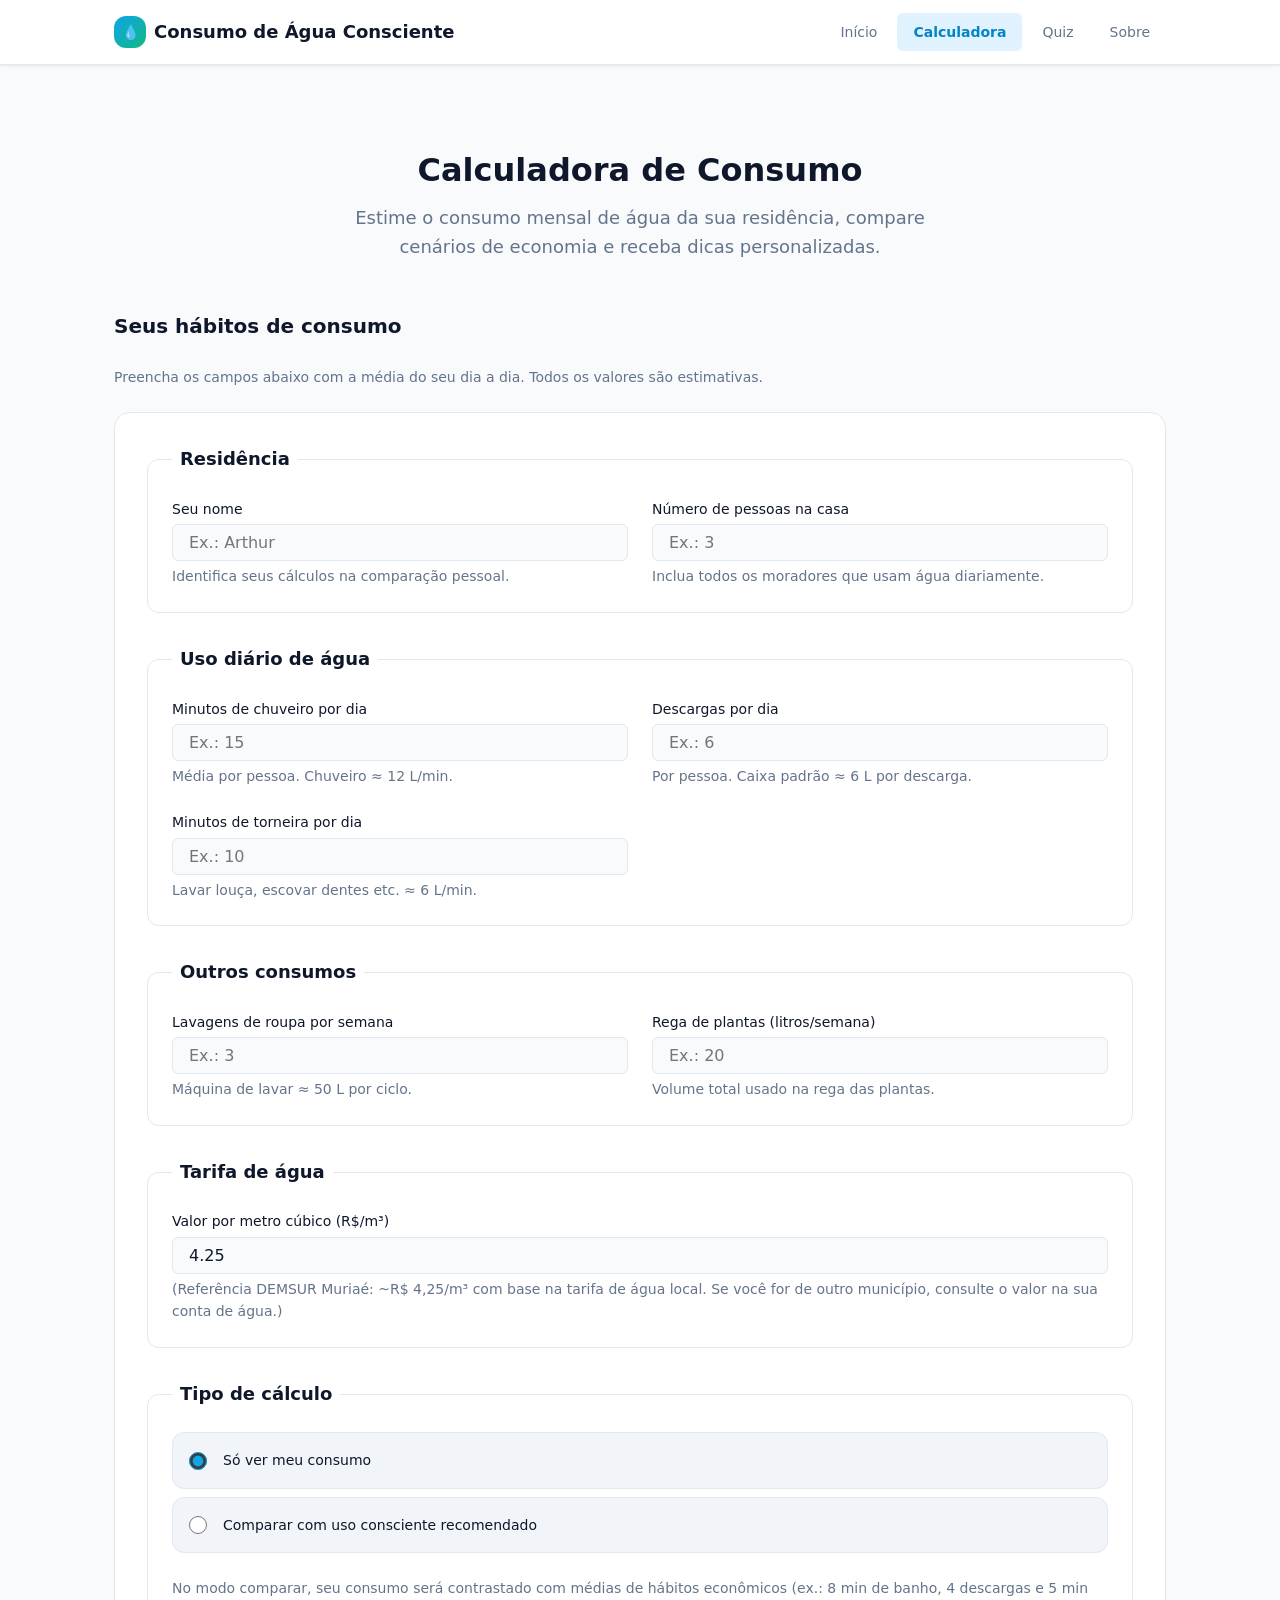
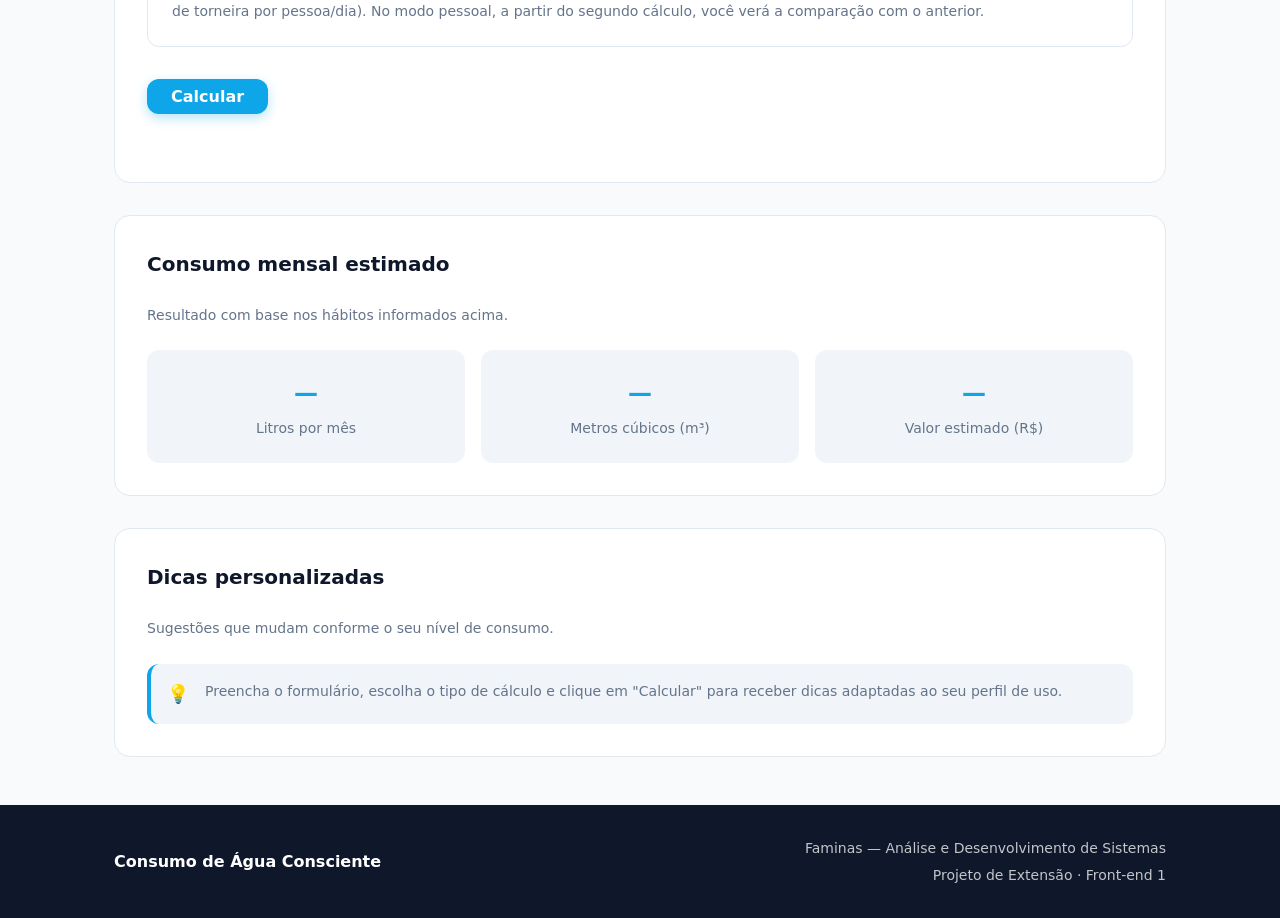
==== commit d814c24b: "Melhorias na calculadora e ajustes do projeto Modos de cálculo pessoal e consciente, comparação com " ====
--- a/calculadora.html
+++ b/calculadora.html
@@ -59,7 +59,21 @@
             <fieldset class="calc-fieldset">
               <legend class="calc-legend">Residência</legend>
               <div class="form-grid">
-                <div class="form-group form-input--full">
+                <div class="form-group">
+                  <label class="form-label" for="nome-usuario">Seu nome</label>
+                  <input
+                    class="form-input"
+                    type="text"
+                    id="nome-usuario"
+                    name="nome-usuario"
+                    maxlength="40"
+                    placeholder="Ex.: Arthur"
+                    autocomplete="name"
+                  >
+                  <span class="form-hint">Identifica seus cálculos na comparação pessoal.</span>
+                </div>
+
+                <div class="form-group">
                   <label class="form-label" for="pessoas">Número de pessoas na casa</label>
                   <input
                     class="form-input"
@@ -68,7 +82,7 @@
                     name="pessoas"
                     min="1"
                     max="20"
-                    value="3"
+                    placeholder="Ex.: 3"
                     required
                   >
                   <span class="form-hint">Inclua todos os moradores que usam água diariamente.</span>
@@ -88,7 +102,7 @@
                     name="chuveiro"
                     min="0"
                     max="120"
-                    value="15"
+                    placeholder="Ex.: 15"
                     required
                   >
                   <span class="form-hint">Média por pessoa. Chuveiro ≈ 12 L/min.</span>
@@ -103,7 +117,7 @@
                     name="descarga"
                     min="0"
                     max="50"
-                    value="6"
+                    placeholder="Ex.: 6"
                     required
                   >
                   <span class="form-hint">Por pessoa. Caixa padrão ≈ 6 L por descarga.</span>
@@ -118,7 +132,7 @@
                     name="torneira"
                     min="0"
                     max="120"
-                    value="10"
+                    placeholder="Ex.: 10"
                     required
                   >
                   <span class="form-hint">Lavar louça, escovar dentes etc. ≈ 6 L/min.</span>
@@ -138,7 +152,7 @@
                     name="roupa"
                     min="0"
                     max="30"
-                    value="3"
+                    placeholder="Ex.: 3"
                     required
                   >
                   <span class="form-hint">Máquina de lavar ≈ 50 L por ciclo.</span>
@@ -153,7 +167,7 @@
                     name="rega"
                     min="0"
                     max="500"
-                    value="20"
+                    placeholder="Ex.: 20"
                     required
                   >
                   <span class="form-hint">Volume total usado na rega das plantas.</span>
@@ -174,17 +188,43 @@
                     min="0"
                     max="50"
                     step="0.01"
-                    value="5.00"
-                    required
-                  >
-                  <span class="form-hint">Consulte sua conta de água para um valor mais preciso.</span>
+                    value="4.25"
+                    required
+                  >
+                  <span class="form-hint">
+                    (Referência DEMSUR Muriaé: ~R$ 4,25/m³ com base na tarifa de água local.
+                    Se você for de outro município, consulte o valor na sua conta de água.)
+                  </span>
                 </div>
               </div>
+            </fieldset>
+
+            <fieldset class="calc-fieldset">
+              <legend class="calc-legend">Tipo de cálculo</legend>
+              <ul class="modo-lista">
+                <li>
+                  <label class="modo-opcao">
+                    <input type="radio" name="modo-calculo" value="consumo" checked>
+                    <span class="modo-opcao-texto">Só ver meu consumo</span>
+                  </label>
+                </li>
+                <li>
+                  <label class="modo-opcao">
+                    <input type="radio" name="modo-calculo" value="comparar">
+                    <span class="modo-opcao-texto">Comparar com uso consciente recomendado</span>
+                  </label>
+                </li>
+              </ul>
+              <p class="form-hint">
+                No modo comparar, seu consumo será contrastado com médias de hábitos econômicos
+                (ex.: 8 min de banho, 4 descargas e 5 min de torneira por pessoa/dia).
+                No modo pessoal, a partir do segundo cálculo, você verá a comparação com o anterior.
+              </p>
             </fieldset>
 
             <div class="calc-actions">
               <button type="button" class="btn btn--primary" id="btn-calcular">
-                Calcular consumo
+                Calcular
               </button>
               <p id="form-mensagem" class="form-message" role="alert" aria-live="polite"></p>
             </div>
@@ -192,7 +232,7 @@
           </form>
         </section>
 
-        <section class="calc-panel" aria-labelledby="resultado-titulo">
+        <section class="calc-panel" id="painel-resultado" aria-labelledby="resultado-titulo">
           <h2 id="resultado-titulo" class="calc-panel-title">Consumo mensal estimado</h2>
           <p class="calc-panel-subtitle">Resultado com base nos hábitos informados acima.</p>
 
@@ -214,15 +254,13 @@
           </div>
         </section>
 
-        <section class="calc-panel" aria-labelledby="comparador-titulo">
-          <h2 id="comparador-titulo" class="calc-panel-title">Comparador: antes × depois</h2>
-          <p class="calc-panel-subtitle">
-            Veja a diferença entre seu consumo atual e um cenário com hábitos mais conscientes.
-          </p>
+        <section class="calc-panel calc-panel--oculto" id="painel-comparador" aria-labelledby="comparador-titulo">
+          <h2 id="comparador-titulo" class="calc-panel-title">Comparador</h2>
+          <p id="comparador-subtitulo" class="calc-panel-subtitle"></p>
 
           <div class="compare-grid">
             <article class="compare-card">
-              <span class="compare-tag">Antes</span>
+              <span class="compare-tag" id="comparador-tag-antes">—</span>
               <p class="compare-value" id="antes-litros">—</p>
               <p class="compare-detail" id="antes-reais">—</p>
             </article>
@@ -230,21 +268,15 @@
             <span class="compare-divider" aria-hidden="true">→</span>
 
             <article class="compare-card compare-card--depois">
-              <span class="compare-tag">Depois</span>
+              <span class="compare-tag" id="comparador-tag-depois">—</span>
               <p class="compare-value" id="depois-litros">—</p>
               <p class="compare-detail" id="depois-reais">—</p>
             </article>
           </div>
 
           <div class="savings-box">
-            <p class="savings-title">Economia possível</p>
+            <p class="savings-title" id="economia-titulo">—</p>
             <p class="savings-value" id="economia-total">—</p>
-          </div>
-
-          <div class="compare-actions">
-            <button type="button" class="btn btn--secondary" id="btn-simular">
-              Simular economia
-            </button>
           </div>
         </section>
 
@@ -258,8 +290,8 @@
             <li class="tip-item">
               <span class="tip-icon" aria-hidden="true">💡</span>
               <p class="tip-text">
-                Preencha o formulário e clique em "Calcular consumo" para receber dicas
-                adaptadas ao seu perfil de uso.
+                Preencha o formulário, escolha o tipo de cálculo e clique em "Calcular"
+                para receber dicas adaptadas ao seu perfil de uso.
               </p>
             </li>
           </ul>
--- a/css/calculadora.css
+++ b/css/calculadora.css
@@ -2,7 +2,11 @@
 .calc-layout {
   display: flex;
   flex-direction: column;
-  gap: var(--space-2xl);
+  gap: var(--space-xl);
+}
+
+.calc-layout > .section {
+  padding: 0;
 }
 
 /* ========== Formulário ========== */
@@ -83,6 +87,46 @@
   align-items: center;
 }
 
+.modo-lista {
+  display: flex;
+  flex-direction: column;
+  gap: var(--space-sm);
+}
+
+.modo-opcao {
+  display: flex;
+  align-items: center;
+  gap: var(--space-md);
+  padding: var(--space-md);
+  background-color: var(--color-surface);
+  border: 1px solid var(--color-border);
+  border-radius: var(--radius-md);
+  cursor: pointer;
+  transition: border-color var(--transition), background-color var(--transition);
+}
+
+.modo-opcao:hover {
+  border-color: var(--color-primary);
+  background-color: var(--color-primary-light);
+}
+
+.modo-opcao input[type="radio"] {
+  flex-shrink: 0;
+  width: 1.125rem;
+  height: 1.125rem;
+  accent-color: var(--color-primary);
+  cursor: pointer;
+}
+
+.modo-opcao-texto {
+  font-size: var(--font-size-sm);
+  color: var(--color-text);
+}
+
+.calc-panel--oculto {
+  display: none;
+}
+
 .form-message {
   width: 100%;
   font-size: var(--font-size-sm);
@@ -95,6 +139,10 @@
 }
 
 /* ========== Painel de resultados ========== */
+#painel-resultado {
+  scroll-margin-top: calc(var(--header-height) + var(--space-md));
+}
+
 .calc-panel {
   background-color: var(--color-bg-card);
   border: 1px solid var(--color-border);
@@ -168,8 +216,11 @@
 .compare-tag {
   display: inline-block;
   width: fit-content;
+  max-width: 100%;
   padding: var(--space-xs) var(--space-sm);
   font-size: var(--font-size-sm);
+  line-height: 1.35;
+  text-align: center;
   font-weight: var(--font-weight-semibold);
   border-radius: var(--radius-full);
   background-color: var(--color-primary-light);
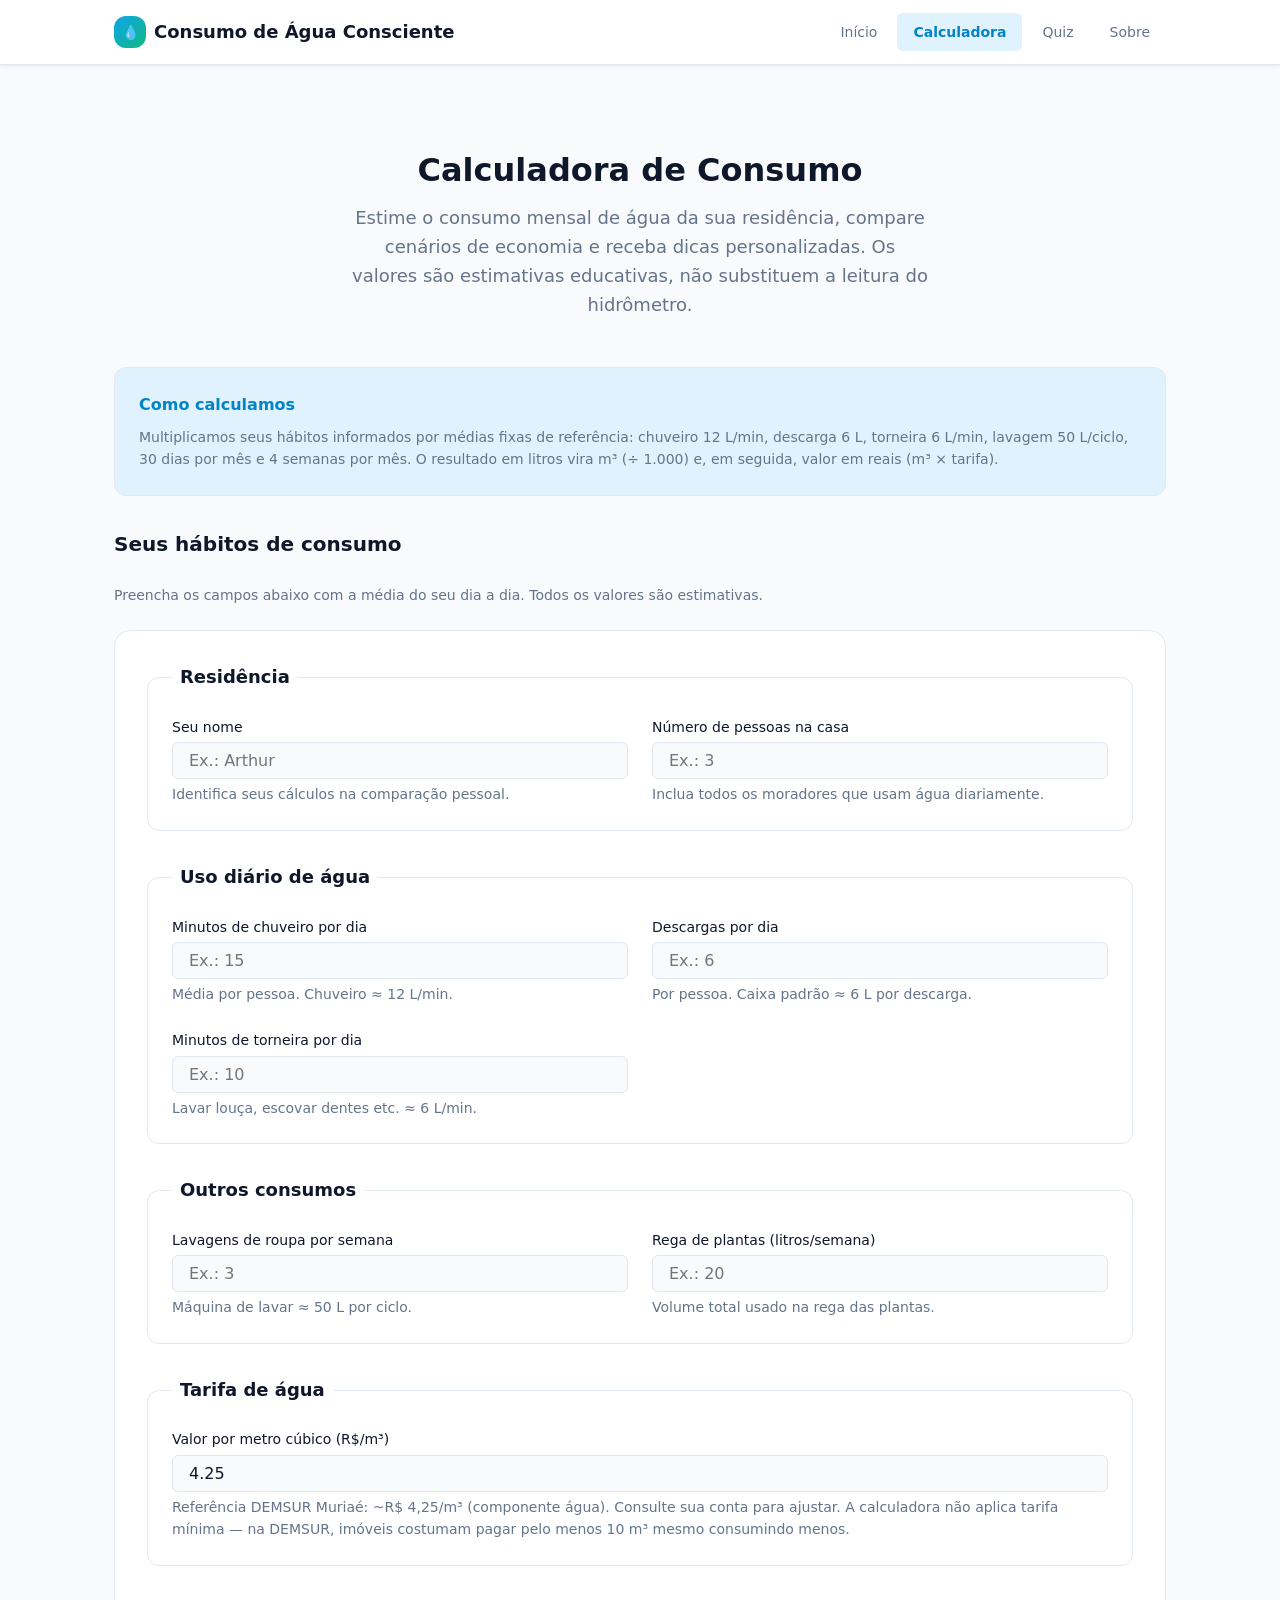
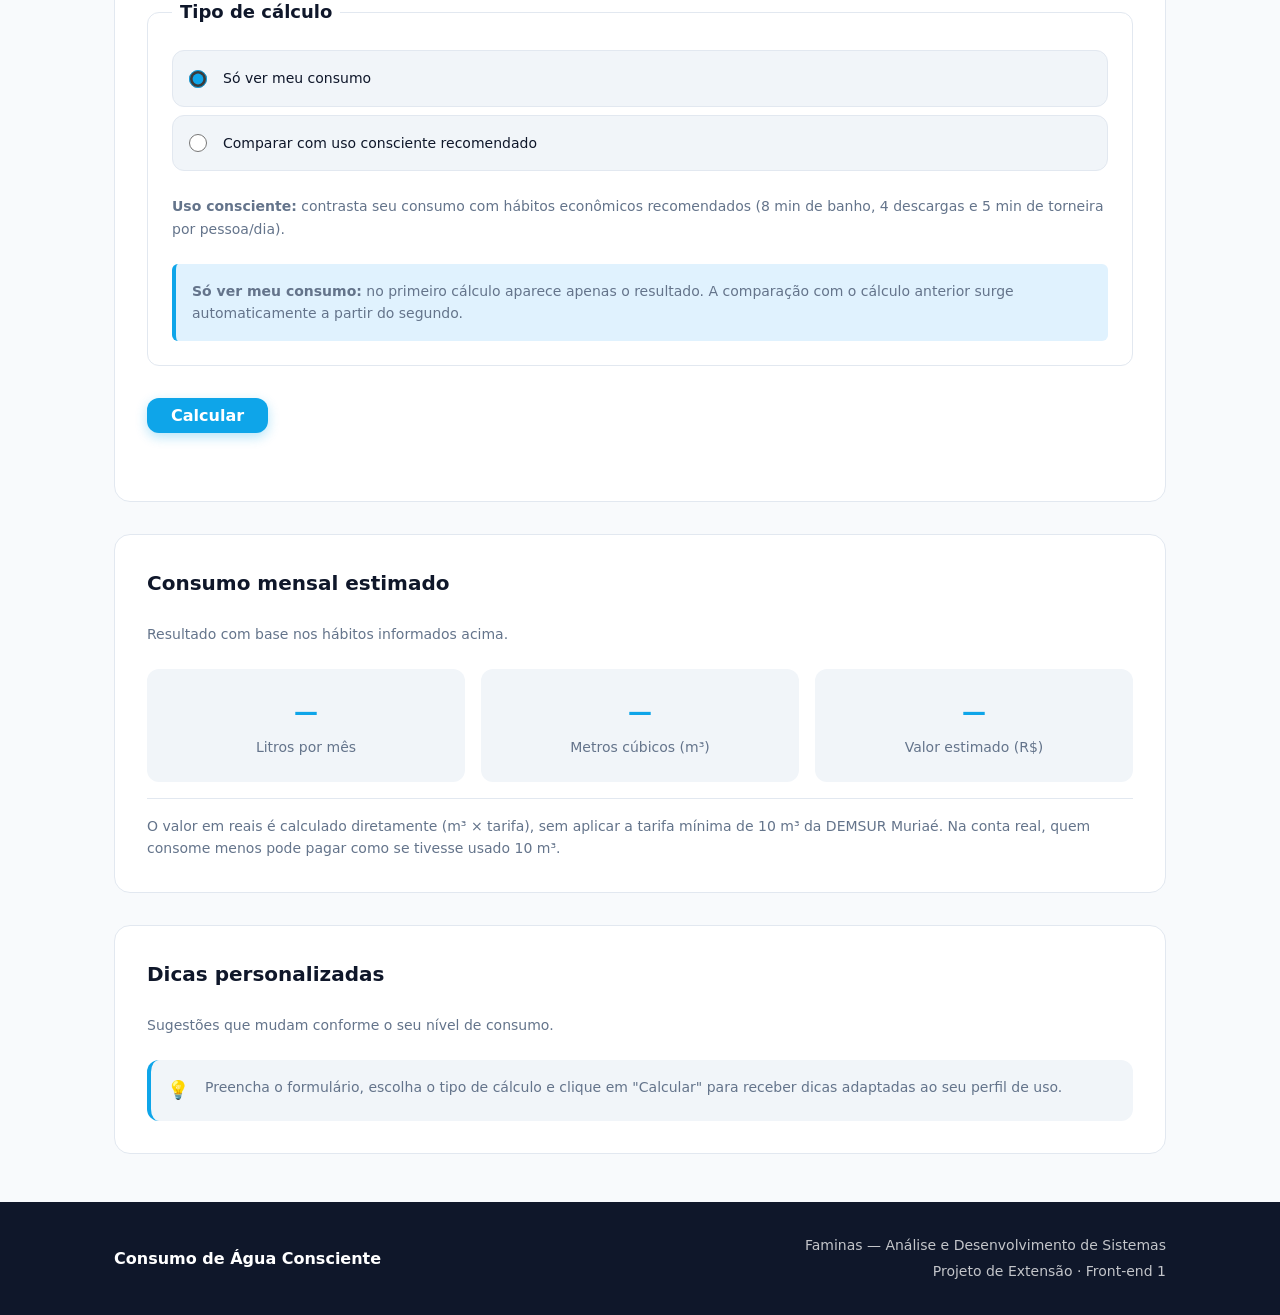
==== commit c7b197c6: "Ajustes de conteúdo na home e transparência na calculadora Alinhados textos da página inicial com os" ====
--- a/calculadora.html
+++ b/calculadora.html
@@ -3,7 +3,7 @@
 <head>
   <meta charset="UTF-8">
   <meta name="viewport" content="width=device-width, initial-scale=1.0">
-  <meta name="description" content="Calculadora de consumo mensal de água — simule hábitos e veja sua economia.">
+  <meta name="description" content="Calculadora de consumo mensal de água — estime hábitos, compare cenários e veja sua economia.">
   <title>Calculadora | Consumo de Água Consciente</title>
   <link rel="stylesheet" href="css/variables.css">
   <link rel="stylesheet" href="css/layout.css">
@@ -42,9 +42,20 @@
         <h1 class="page-title">Calculadora de Consumo</h1>
         <p class="page-description">
           Estime o consumo mensal de água da sua residência, compare cenários
-          de economia e receba dicas personalizadas.
+          de economia e receba dicas personalizadas. Os valores são estimativas
+          educativas, não substituem a leitura do hidrômetro.
         </p>
       </header>
+
+      <section class="calc-info" aria-labelledby="como-calculamos-titulo">
+        <h2 id="como-calculamos-titulo" class="calc-info-title">Como calculamos</h2>
+        <p class="calc-info-text">
+          Multiplicamos seus hábitos informados por médias fixas de referência:
+          chuveiro 12 L/min, descarga 6 L, torneira 6 L/min, lavagem 50 L/ciclo,
+          30 dias por mês e 4 semanas por mês. O resultado em litros vira m³
+          (÷ 1.000) e, em seguida, valor em reais (m³ × tarifa).
+        </p>
+      </section>
 
       <div class="calc-layout">
 
@@ -192,8 +203,9 @@
                     required
                   >
                   <span class="form-hint">
-                    (Referência DEMSUR Muriaé: ~R$ 4,25/m³ com base na tarifa de água local.
-                    Se você for de outro município, consulte o valor na sua conta de água.)
+                    Referência DEMSUR Muriaé: ~R$ 4,25/m³ (componente água). Consulte sua
+                    conta para ajustar. A calculadora não aplica tarifa mínima — na DEMSUR,
+                    imóveis costumam pagar pelo menos 10 m³ mesmo consumindo menos.
                   </span>
                 </div>
               </div>
@@ -216,10 +228,16 @@
                 </li>
               </ul>
               <p class="form-hint">
-                No modo comparar, seu consumo será contrastado com médias de hábitos econômicos
-                (ex.: 8 min de banho, 4 descargas e 5 min de torneira por pessoa/dia).
-                No modo pessoal, a partir do segundo cálculo, você verá a comparação com o anterior.
+                <strong>Uso consciente:</strong> contrasta seu consumo com hábitos econômicos
+                recomendados (8 min de banho, 4 descargas e 5 min de torneira por pessoa/dia).
               </p>
+              <div class="modo-aviso" role="note">
+                <p>
+                  <strong>Só ver meu consumo:</strong> no primeiro cálculo aparece apenas o
+                  resultado. A comparação com o cálculo anterior surge automaticamente a
+                  partir do segundo.
+                </p>
+              </div>
             </fieldset>
 
             <div class="calc-actions">
@@ -252,6 +270,12 @@
               <p class="result-label">Valor estimado (R$)</p>
             </article>
           </div>
+
+          <p class="calc-nota">
+            O valor em reais é calculado diretamente (m³ × tarifa), sem aplicar a tarifa
+            mínima de 10 m³ da DEMSUR Muriaé. Na conta real, quem consome menos pode
+            pagar como se tivesse usado 10 m³.
+          </p>
         </section>
 
         <section class="calc-panel calc-panel--oculto" id="painel-comparador" aria-labelledby="comparador-titulo">
--- a/css/calculadora.css
+++ b/css/calculadora.css
@@ -7,6 +7,50 @@
 
 .calc-layout > .section {
   padding: 0;
+}
+
+/* ========== Informações sobre o cálculo ========== */
+.calc-info {
+  background-color: var(--color-primary-light);
+  border: 1px solid var(--color-border);
+  border-radius: var(--radius-md);
+  padding: var(--space-lg);
+  margin-bottom: var(--space-xl);
+}
+
+.calc-info-title {
+  font-size: var(--font-size-base);
+  font-weight: var(--font-weight-semibold);
+  color: var(--color-primary-dark);
+  margin-bottom: var(--space-sm);
+}
+
+.calc-info-text {
+  font-size: var(--font-size-sm);
+  color: var(--color-text-muted);
+  line-height: var(--line-height);
+}
+
+.calc-nota {
+  font-size: var(--font-size-sm);
+  color: var(--color-text-muted);
+  margin-top: var(--space-md);
+  padding-top: var(--space-md);
+  border-top: 1px solid var(--color-border);
+  line-height: var(--line-height);
+}
+
+.modo-aviso {
+  padding: var(--space-md);
+  background-color: var(--color-primary-light);
+  border-left: 4px solid var(--color-primary);
+  border-radius: var(--radius-sm);
+}
+
+.modo-aviso p {
+  font-size: var(--font-size-sm);
+  color: var(--color-text-muted);
+  line-height: var(--line-height);
 }
 
 /* ========== Formulário ========== */
